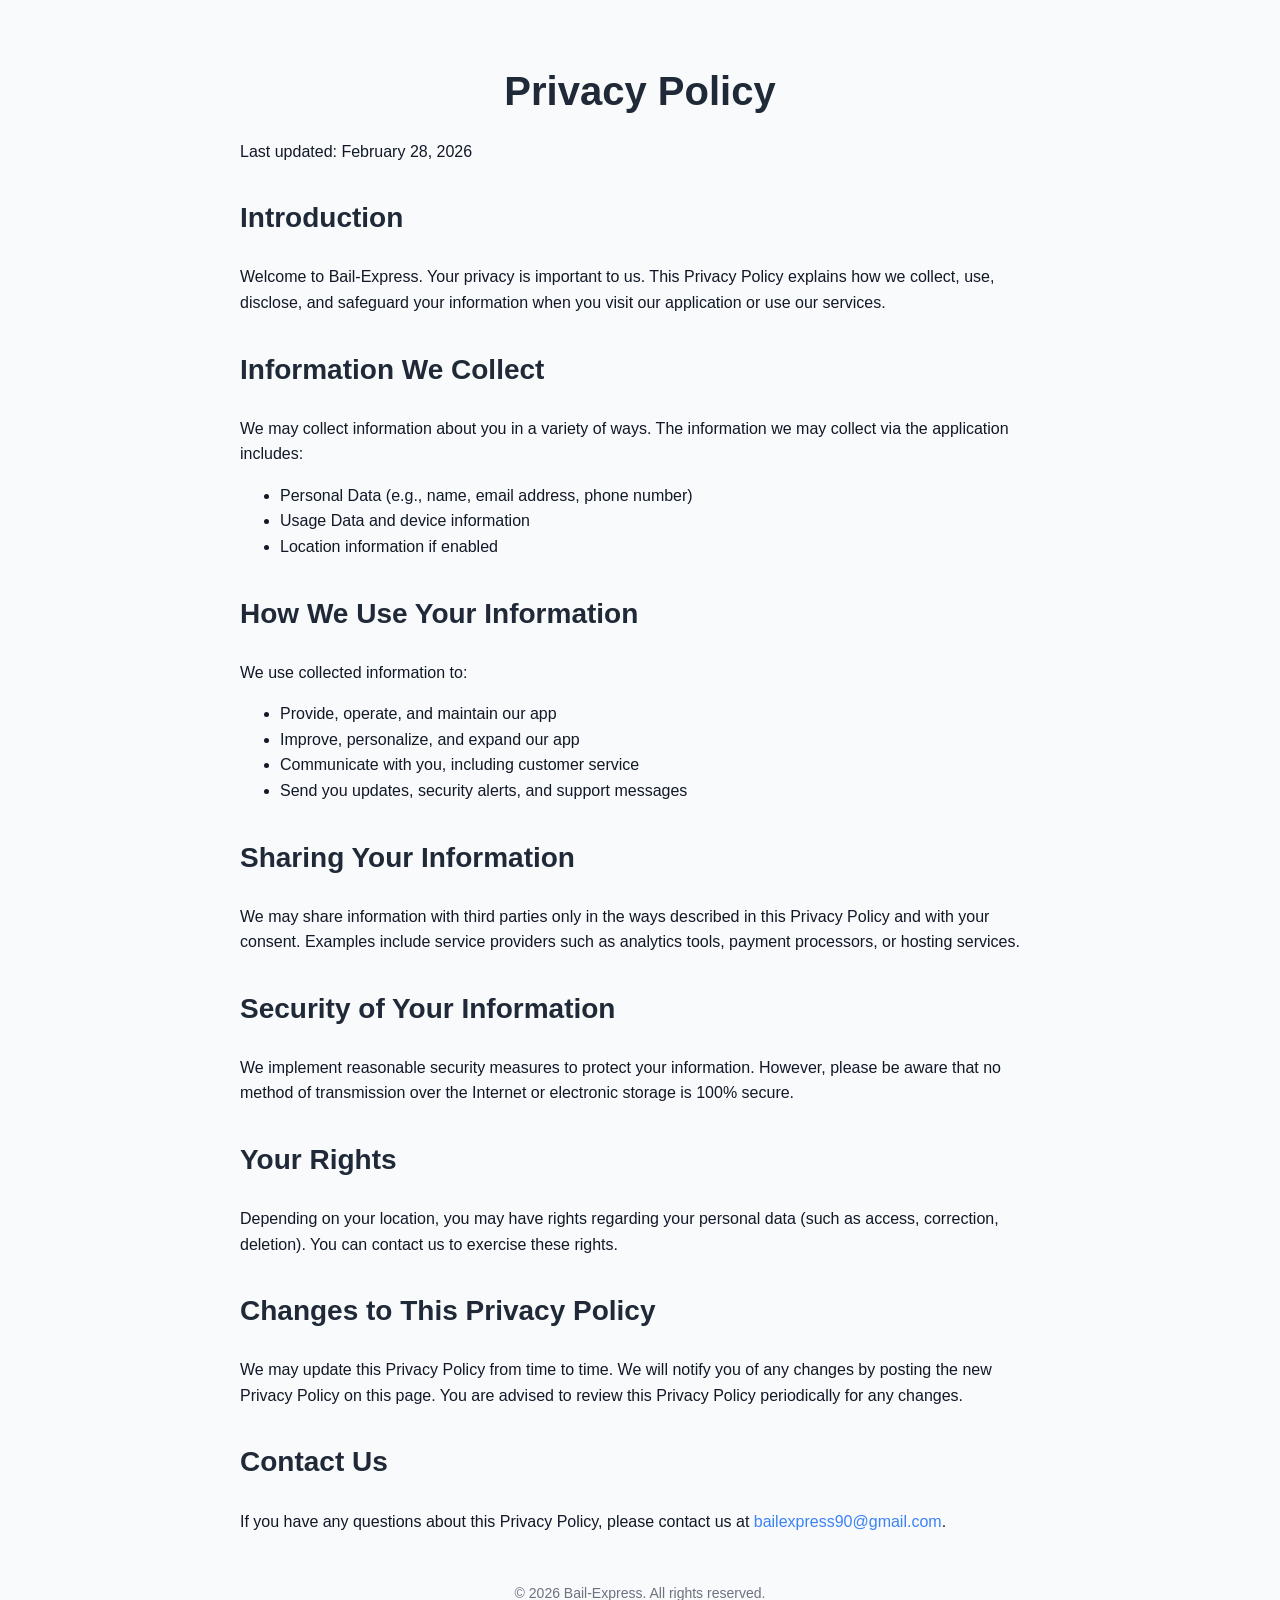
==== privacy.html @ 2c3e1e1b "privacy bailExpress" ====
<!DOCTYPE html>
<html lang="en">
<head>
  <meta charset="UTF-8" />
  <meta name="viewport" content="width=device-width, initial-scale=1.0" />
  <title>Privacy Policy</title>
  <link rel="stylesheet" href="style.css" />
</head>
<body>
  <div class="container">
    <h1>Privacy Policy</h1>
    <p>Last updated: February 28, 2026</p>

    <h2>Introduction</h2>
    <p>
      Welcome to Bail-Express. Your privacy is important to us. This Privacy
      Policy explains how we collect, use, disclose, and safeguard your
      information when you visit our application or use our services.
    </p>

    <h2>Information We Collect</h2>
    <p>
      We may collect information about you in a variety of ways. The
      information we may collect via the application includes:
    </p>
    <ul>
      <li>Personal Data (e.g., name, email address, phone number)</li>
      <li>Usage Data and device information</li>
      <li>Location information if enabled</li>
    </ul>

    <h2>How We Use Your Information</h2>
    <p>We use collected information to:</p>
    <ul>
      <li>Provide, operate, and maintain our app</li>
      <li>Improve, personalize, and expand our app</li>
      <li>Communicate with you, including customer service</li>
      <li>Send you updates, security alerts, and support messages</li>
    </ul>

    <h2>Sharing Your Information</h2>
    <p>
      We may share information with third parties only in the ways described in
      this Privacy Policy and with your consent. Examples include service
      providers such as analytics tools, payment processors, or hosting
      services.
    </p>

    <h2>Security of Your Information</h2>
    <p>
      We implement reasonable security measures to protect your information.
      However, please be aware that no method of transmission over the
      Internet or electronic storage is 100% secure.
    </p>

    <h2>Your Rights</h2>
    <p>
      Depending on your location, you may have rights regarding your personal
      data (such as access, correction, deletion). You can contact us to
      exercise these rights.
    </p>

    <h2>Changes to This Privacy Policy</h2>
    <p>
      We may update this Privacy Policy from time to time. We will notify you
      of any changes by posting the new Privacy Policy on this page. You are
      advised to review this Privacy Policy periodically for any changes.
    </p>

    <h2>Contact Us</h2>
    <p>
      If you have any questions about this Privacy Policy, please contact us
      at <a href="mailto:bailexpress90@gmail.com">bailexpress90@gmail.com</a>.
    </p>

    <footer>
      &copy; 2026 Bail-Express. All rights reserved.
    </footer>
  </div>
</body>
</html>
---- style.css ----
/* Modern clean privacy page styles */
body {
  font-family: -apple-system, BlinkMacSystemFont, 'Segoe UI', Roboto, Oxygen,
    Ubuntu, Cantarell, 'Open Sans', 'Helvetica Neue', sans-serif;
  margin: 0;
  padding: 0;
  background-color: #f9fafb;
  color: #111827;
  line-height: 1.6;
}

.container {
  max-width: 800px;
  margin: 0 auto;
  padding: 2rem 1rem;
}

h1 {
  text-align: center;
  font-size: 2.5rem;
  margin-bottom: 1rem;
  color: #1f2937;
}

h2 {
  font-size: 1.75rem;
  margin-top: 2rem;
  color: #1f2937;
}

p {
  margin-bottom: 1rem;
}

a {
  color: #3b82f6;
  text-decoration: none;
}

a:hover {
  text-decoration: underline;
}

footer {
  text-align: center;
  font-size: 0.875rem;
  color: #6b7280;
  margin-top: 3rem;
}
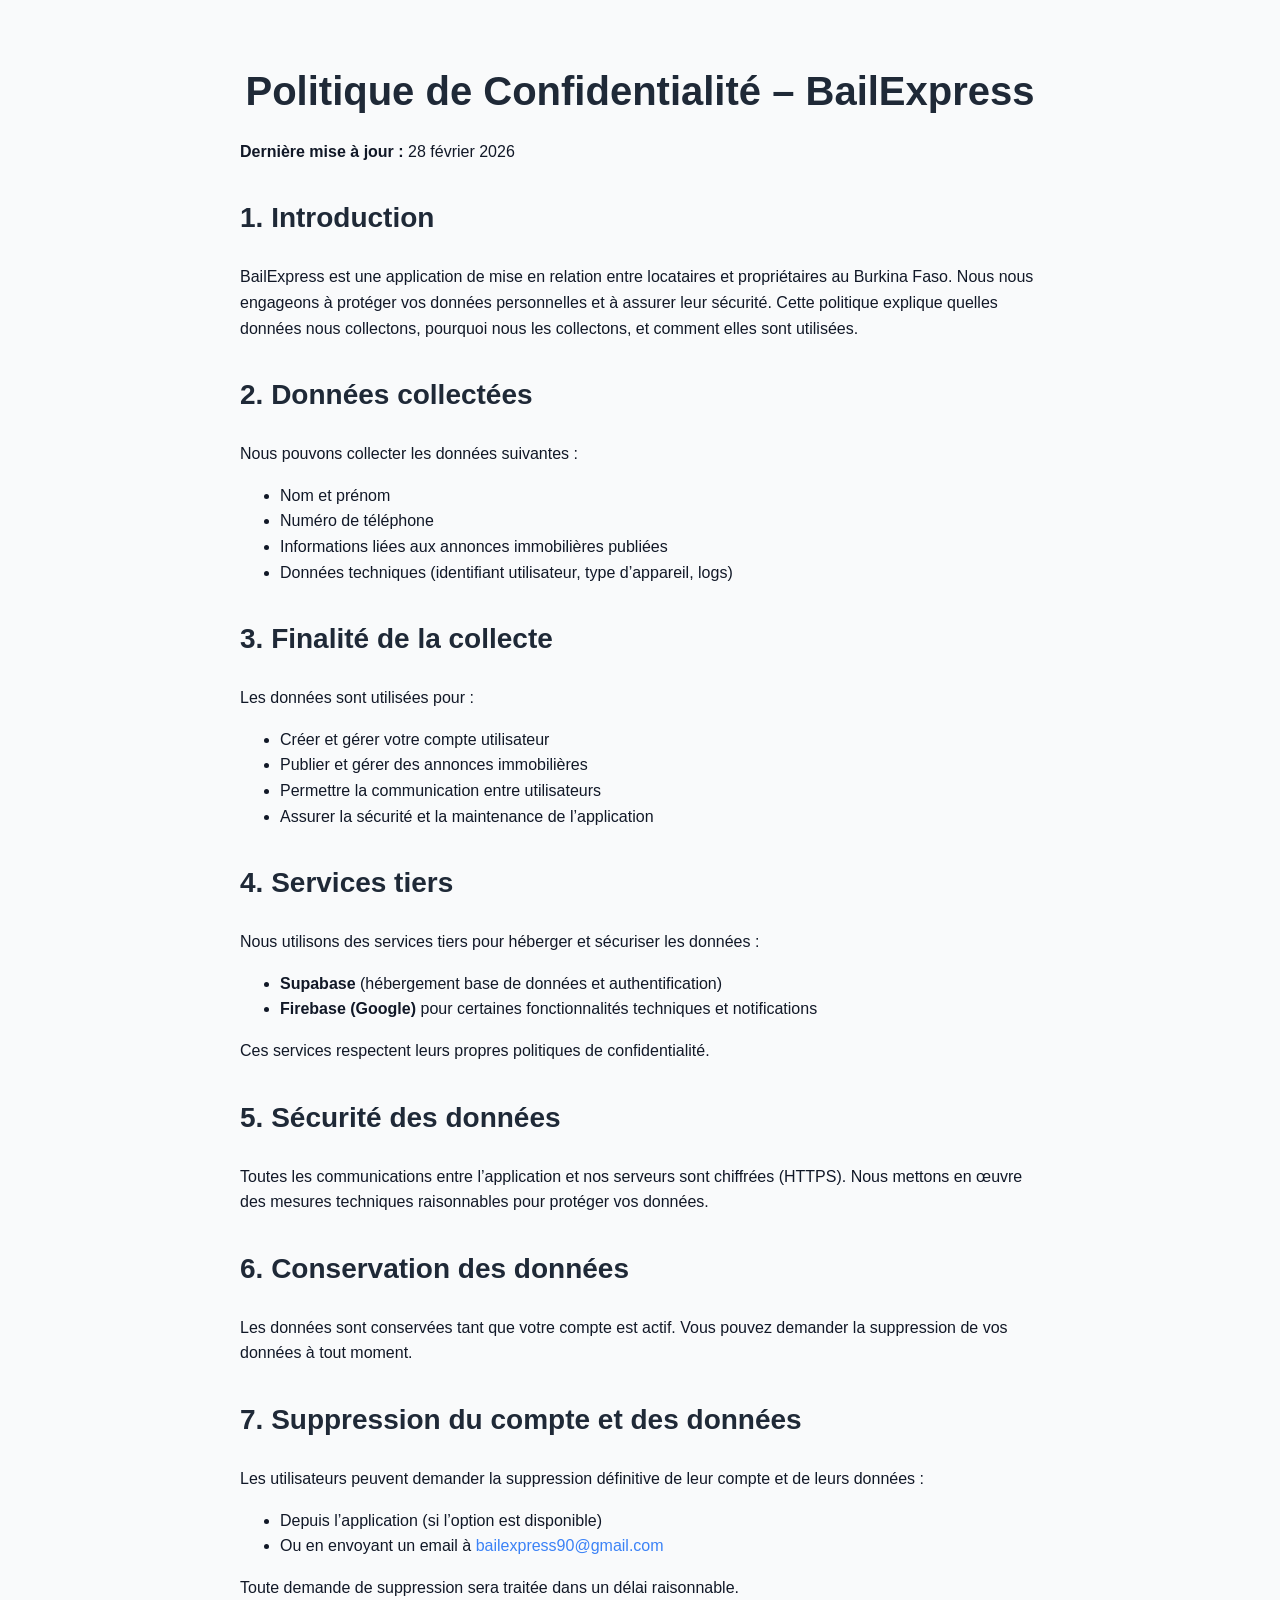
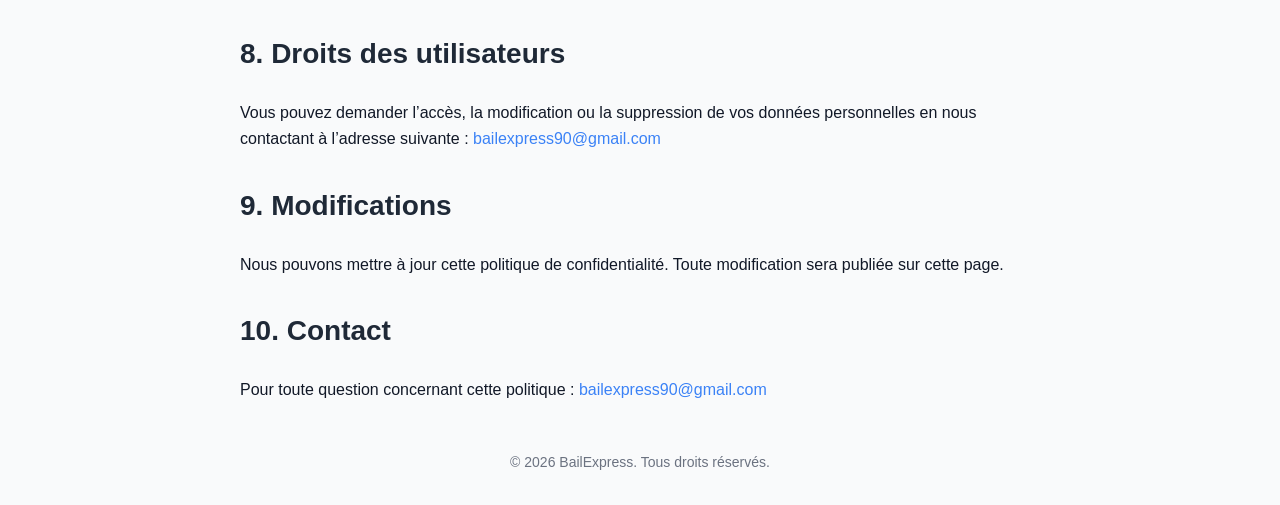
==== commit 6a921ca0: "privacy bailExpress" ====
--- a/privacy.html
+++ b/privacy.html
@@ -1,81 +1,100 @@
 <!DOCTYPE html>
-<html lang="en">
+<html lang="fr">
 <head>
   <meta charset="UTF-8" />
   <meta name="viewport" content="width=device-width, initial-scale=1.0" />
-  <title>Privacy Policy</title>
+  <title>Politique de Confidentialité – BailExpress</title>
   <link rel="stylesheet" href="style.css" />
 </head>
 <body>
   <div class="container">
-    <h1>Privacy Policy</h1>
-    <p>Last updated: February 28, 2026</p>
+    <h1>Politique de Confidentialité – BailExpress</h1>
+    <p><strong>Dernière mise à jour :</strong> 28 février 2026</p>
 
-    <h2>Introduction</h2>
+    <h2>1. Introduction</h2>
     <p>
-      Welcome to Bail-Express. Your privacy is important to us. This Privacy
-      Policy explains how we collect, use, disclose, and safeguard your
-      information when you visit our application or use our services.
+      BailExpress est une application de mise en relation entre locataires et propriétaires au Burkina Faso.
+      Nous nous engageons à protéger vos données personnelles et à assurer leur sécurité.
+      Cette politique explique quelles données nous collectons, pourquoi nous les collectons,
+      et comment elles sont utilisées.
     </p>
 
-    <h2>Information We Collect</h2>
+    <h2>2. Données collectées</h2>
+    <p>Nous pouvons collecter les données suivantes :</p>
+    <ul>
+      <li>Nom et prénom</li>
+      <li>Numéro de téléphone</li>
+      <li>Informations liées aux annonces immobilières publiées</li>
+      <li>Données techniques (identifiant utilisateur, type d’appareil, logs)</li>
+    </ul>
+
+    <h2>3. Finalité de la collecte</h2>
+    <p>Les données sont utilisées pour :</p>
+    <ul>
+      <li>Créer et gérer votre compte utilisateur</li>
+      <li>Publier et gérer des annonces immobilières</li>
+      <li>Permettre la communication entre utilisateurs</li>
+      <li>Assurer la sécurité et la maintenance de l’application</li>
+    </ul>
+
+    <h2>4. Services tiers</h2>
     <p>
-      We may collect information about you in a variety of ways. The
-      information we may collect via the application includes:
+      Nous utilisons des services tiers pour héberger et sécuriser les données :
     </p>
     <ul>
-      <li>Personal Data (e.g., name, email address, phone number)</li>
-      <li>Usage Data and device information</li>
-      <li>Location information if enabled</li>
+      <li><strong>Supabase</strong> (hébergement base de données et authentification)</li>
+      <li><strong>Firebase (Google)</strong> pour certaines fonctionnalités techniques et notifications</li>
     </ul>
-
-    <h2>How We Use Your Information</h2>
-    <p>We use collected information to:</p>
-    <ul>
-      <li>Provide, operate, and maintain our app</li>
-      <li>Improve, personalize, and expand our app</li>
-      <li>Communicate with you, including customer service</li>
-      <li>Send you updates, security alerts, and support messages</li>
-    </ul>
-
-    <h2>Sharing Your Information</h2>
     <p>
-      We may share information with third parties only in the ways described in
-      this Privacy Policy and with your consent. Examples include service
-      providers such as analytics tools, payment processors, or hosting
-      services.
+      Ces services respectent leurs propres politiques de confidentialité.
     </p>
 
-    <h2>Security of Your Information</h2>
+    <h2>5. Sécurité des données</h2>
     <p>
-      We implement reasonable security measures to protect your information.
-      However, please be aware that no method of transmission over the
-      Internet or electronic storage is 100% secure.
+      Toutes les communications entre l’application et nos serveurs sont chiffrées (HTTPS).
+      Nous mettons en œuvre des mesures techniques raisonnables pour protéger vos données.
     </p>
 
-    <h2>Your Rights</h2>
+    <h2>6. Conservation des données</h2>
     <p>
-      Depending on your location, you may have rights regarding your personal
-      data (such as access, correction, deletion). You can contact us to
-      exercise these rights.
+      Les données sont conservées tant que votre compte est actif.
+      Vous pouvez demander la suppression de vos données à tout moment.
     </p>
 
-    <h2>Changes to This Privacy Policy</h2>
+    <h2>7. Suppression du compte et des données</h2>
     <p>
-      We may update this Privacy Policy from time to time. We will notify you
-      of any changes by posting the new Privacy Policy on this page. You are
-      advised to review this Privacy Policy periodically for any changes.
+      Les utilisateurs peuvent demander la suppression définitive de leur compte et de leurs données :
+    </p>
+    <ul>
+      <li>Depuis l’application (si l’option est disponible)</li>
+      <li>Ou en envoyant un email à <a href="mailto:bailexpress90@gmail.com">bailexpress90@gmail.com</a></li>
+    </ul>
+    <p>
+      Toute demande de suppression sera traitée dans un délai raisonnable.
     </p>
 
-    <h2>Contact Us</h2>
+    <h2>8. Droits des utilisateurs</h2>
     <p>
-      If you have any questions about this Privacy Policy, please contact us
-      at <a href="mailto:bailexpress90@gmail.com">bailexpress90@gmail.com</a>.
+      Vous pouvez demander l’accès, la modification ou la suppression de vos données personnelles
+      en nous contactant à l’adresse suivante :
+      <a href="mailto:bailexpress90@gmail.com">bailexpress90@gmail.com</a>
+    </p>
+
+    <h2>9. Modifications</h2>
+    <p>
+      Nous pouvons mettre à jour cette politique de confidentialité.
+      Toute modification sera publiée sur cette page.
+    </p>
+
+    <h2>10. Contact</h2>
+    <p>
+      Pour toute question concernant cette politique :
+      <a href="mailto:bailexpress90@gmail.com">bailexpress90@gmail.com</a>
     </p>
 
     <footer>
-      &copy; 2026 Bail-Express. All rights reserved.
+      &copy; 2026 BailExpress. Tous droits réservés.
     </footer>
   </div>
 </body>
-</html>
+</html>
